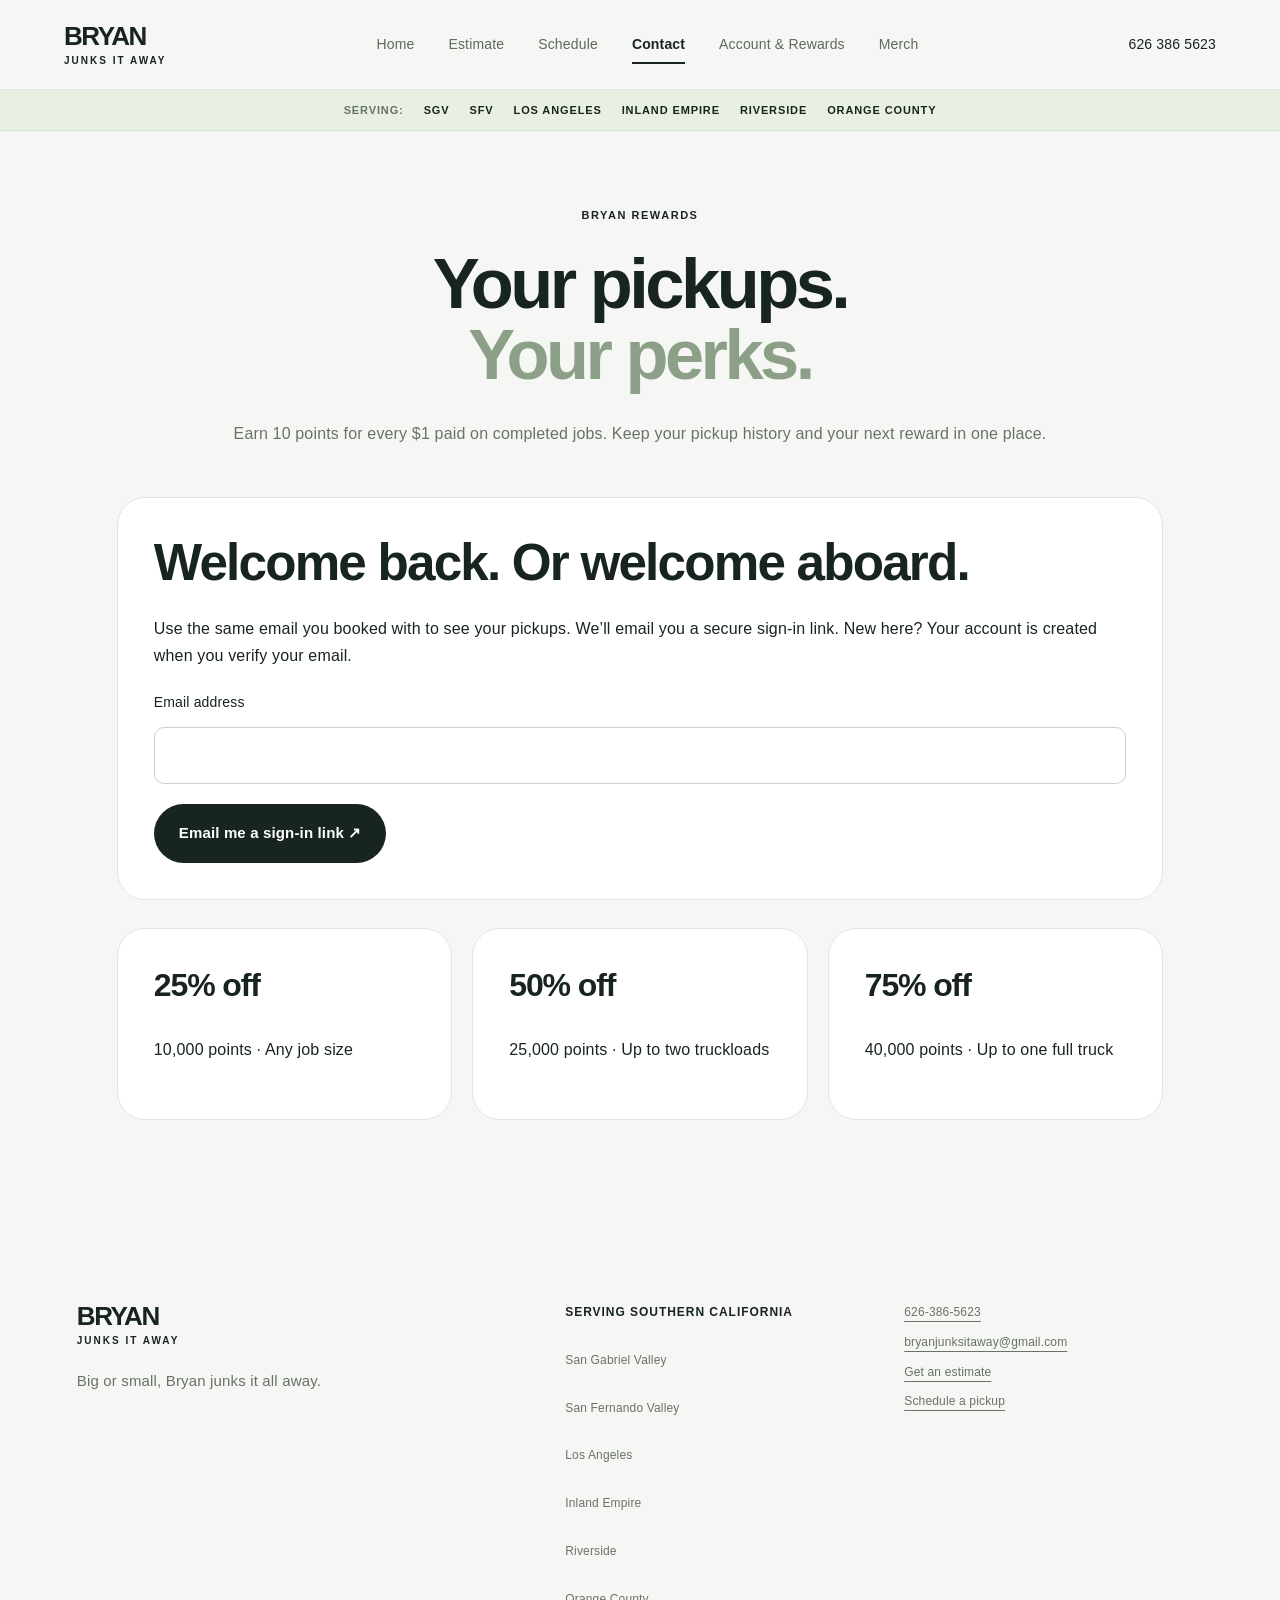
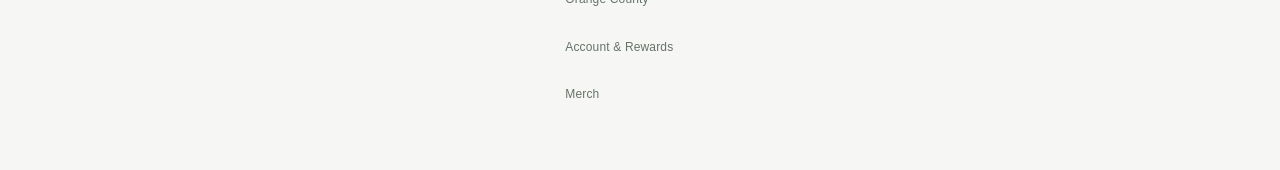
==== account.html @ 5a08120e "Add verified customer accounts, rewards history and merchandise page" ====
<!doctype html><html lang="en"><head><meta charset="utf-8"><meta name="viewport" content="width=device-width,initial-scale=1"><meta name="description" content="Contact Bryan Junks It Away for junk removal questions and pickup help."><title>My account | Bryan Junks It Away</title><link rel="stylesheet" href="styles.css"><script src="script.js" defer></script></head><body><header><a class="wordmark" href="index.html">BRYAN<span>JUNKS IT AWAY</span></a><nav><a href="index.html">Home</a><a href="calculator.html">Estimate</a><a href="schedule.html">Schedule</a><a href="contact.html" aria-current="page">Contact</a><a href="account.html">Account &amp; Rewards</a><a href="merch.html">Merch</a></nav><a class="header-phone" href="tel:+16263865623">626 386 5623</a></header><div class="top-areas" aria-label="Service areas"><span>Serving:</span><a href="san-gabriel-valley.html">SGV</a><a href="san-fernando-valley.html">SFV</a><a href="los-angeles.html">Los Angeles</a><a href="inland-empire.html">Inland Empire</a><a href="riverside.html">Riverside</a><a href="orange-county.html">Orange County</a></div><main><section class="page-intro"><p class="eyebrow">BRYAN REWARDS</p><h1>Your pickups.<br><em>Your perks.</em></h1><p>Earn 10 points for every $1 paid on completed jobs. Keep your pickup history and your next reward in one place.</p></section>
<section class="section member-section"><p id="account-status" role="status" aria-live="polite"></p><div id="signin-panel" class="panel"><h2>Welcome back. Or welcome aboard.</h2><p>Use the same email you booked with to see your pickups. We’ll email you a secure sign-in link. New here? Your account is created when you verify your email.</p><form id="signin-form"><label for="member-email">Email address</label><input id="member-email" type="email" required autocomplete="email"><button class="button" type="submit">Email me a sign-in link ↗</button></form></div>
<div id="member-panel" hidden><div class="member-toolbar"><p id="member-identity"></p><button id="signout" class="reset" type="button">Sign out</button></div><div class="panel reward-balance"><p class="eyebrow">YOUR POINTS</p><h2 id="points-total">—</h2><p id="next-reward"></p><progress id="reward-progress" value="0" max="10000" aria-label="Progress toward next reward"></progress><p>10 points per $1 paid. Points appear after your completed payment is recorded.</p></div><h2>Your rewards</h2><div class="reward-grid" id="reward-cards"></div><p>Request a reward before your next pickup. We’ll confirm job eligibility before deducting points. Special handling and unusually difficult jobs require review. Rewards cannot be combined.</p><h2>Reward requests</h2><div id="reward-requests"></div><h2>Your pickups</h2><div id="pickup-history"></div><h2>Points activity</h2><div id="points-activity"></div></div>
<div class="reward-grid reward-explainer"><article class="panel"><h3>25% off</h3><p>10,000 points · Any job size</p></article><article class="panel"><h3>50% off</h3><p>25,000 points · Up to two truckloads</p></article><article class="panel"><h3>75% off</h3><p>40,000 points · Up to one full truck</p></article></div></section></main><script src="account.js" defer></script><footer><div><a class="wordmark" href="index.html">BRYAN<span>JUNKS IT AWAY</span></a><p>Big or small, Bryan junks it all away.</p></div><div><strong>Serving Southern California</strong><nav class="footer-areas" aria-label="Service areas"><a href="san-gabriel-valley.html">San Gabriel Valley</a><a href="san-fernando-valley.html">San Fernando Valley</a><a href="los-angeles.html">Los Angeles</a><a href="inland-empire.html">Inland Empire</a><a href="riverside.html">Riverside</a><a href="orange-county.html">Orange County</a><a href="account.html">Account &amp; Rewards</a><a href="merch.html">Merch</a></nav></div><div><a href="tel:+16263865623">626-386-5623</a><a href="mailto:bryanjunksitaway@gmail.com">bryanjunksitaway@gmail.com</a><a href="calculator.html">Get an estimate</a><a href="schedule.html">Schedule a pickup</a></div></footer></body></html>
---- styles.css ----
:root{--ink:#18251e;--muted:#677269;--green:#c2f19c;--line:#dfe5df;--paper:#f6f7f4}*{box-sizing:border-box}html{scroll-behavior:smooth;scroll-padding-top:100px}body{margin:0;background:var(--paper);color:var(--ink);font:16px/1.65 -apple-system,BlinkMacSystemFont,"Segoe UI",sans-serif}a{color:inherit;text-underline-offset:5px}button,input,select,textarea{font:inherit}button,a,input,select,textarea{outline-offset:5px}*:focus-visible{outline:3px solid #4a891f}img{display:block;width:100%}header{height:90px;padding:0 5%;display:flex;align-items:center;justify-content:space-between;gap:25px;background:#f6f7f4ee;backdrop-filter:blur(18px);position:sticky;top:0;z-index:10;border-bottom:1px solid #18251e12}.wordmark{text-decoration:none;font-weight:900;letter-spacing:-1px;font-size:26px;line-height:1}.wordmark span{display:block;font-size:10px;letter-spacing:2px;margin-top:7px}nav{display:flex;gap:34px}nav a{text-decoration:none;font-size:14px;color:#5e695f;position:relative;padding:10px 0}nav a[aria-current]{color:var(--ink);font-weight:700}nav a[aria-current]:after{content:"";position:absolute;bottom:2px;left:0;width:100%;height:2px;background:var(--ink)}.header-phone{font-size:14px;text-decoration:none}.hero{background:#101b16;color:white;min-height:710px;display:grid;grid-template-columns:1fr 1.1fr;align-items:center;padding:70px 6%;gap:30px;overflow:hidden}.eyebrow{font-size:11px;font-weight:700;letter-spacing:2.3px;margin-bottom:24px}.hero .eyebrow{color:#b8c9b9}h1,h2,h3,p{margin-top:0}h1{font-size:clamp(54px,6.8vw,100px);line-height:1.01;letter-spacing:-5px;font-weight:650;margin-bottom:30px}h1 em{font-style:normal;color:#8ba087}.hero h1 em{color:var(--green)}h2{font-size:clamp(34px,4vw,56px);line-height:1.12;letter-spacing:-2.2px;font-weight:600;margin-bottom:25px}h3{font-size:25px;line-height:1.25;letter-spacing:-.6px;font-weight:600}p{margin-bottom:20px}.intro{font-size:24px;letter-spacing:-.5px}.muted{color:#bac4bb;max-width:420px}.button{display:inline-flex;align-items:center;justify-content:center;gap:35px;padding:17px 25px;border:0;border-radius:100px;background:var(--ink);color:white;text-decoration:none;font-size:15px;font-weight:600;cursor:pointer;min-height:54px;transition:transform .2s,background .2s}.button:hover{transform:translateY(-2px);background:#304734}.hero .button,.closing .button{background:var(--green);color:#18251e}.fine{font-size:12px;margin:18px 0;color:var(--muted)}.hero .fine{color:#b5c3b6}.hero-art{position:relative}.hero-art img{height:auto;filter:drop-shadow(0 20px 30px #0005)}.art-caption{display:flex;justify-content:space-between;margin:28px 15px 0;border-top:1px solid #ffffff26;padding-top:20px;font-size:9px;letter-spacing:1.5px;color:#a8b9aa}.promise{display:flex;justify-content:space-around;padding:28px 5%;border-bottom:1px solid var(--line);font-size:13px;letter-spacing:.3px}.section{padding:100px 6%}.section-heading{max-width:900px;margin-bottom:48px}.service-grid{display:grid;grid-template-columns:repeat(3,1fr);gap:24px}.service-grid article{padding:38px;background:white;border-radius:26px;min-height:325px}.index{font-size:10px;letter-spacing:1.5px;color:var(--muted);display:block;margin-bottom:35px}.service-grid p{color:var(--muted);font-size:15px}.service-grid a{font-size:13px}.feature{padding:85px 6%;background:#e6ecdf;display:grid;grid-template-columns:1.1fr 1fr;gap:10%}.feature p{max-width:550px;color:#4b5b4e}.text-link{font-weight:600}.process article{display:flex;gap:30px;padding:24px 0;border-bottom:1px solid #bdcaba}.process article>span{font-size:12px;padding-top:5px;color:#546a50}.process h3{margin-bottom:10px}.process p{margin-bottom:0}.gallery{display:grid;grid-template-columns:repeat(3,1fr);gap:24px}.gallery figure{margin:0}.gallery img{height:390px;object-fit:cover;border-radius:20px}.gallery figcaption{font-size:13px;margin-top:15px;color:var(--muted)}.more-photos{margin-top:25px}.more-photos summary{cursor:pointer;margin-bottom:25px;font-size:14px}.local{display:grid;grid-template-columns:1fr 1fr;gap:12%;padding-top:25px}.local p{color:var(--muted);max-width:530px}.area{border-top:1px solid var(--line);padding-top:35px}.area>p:first-child{font-size:11px;letter-spacing:2px}.area h3{font-size:36px}.closing{text-align:center;background:#101b16;color:white;padding:90px 20px}.closing h2{font-size:clamp(36px,5vw,64px)}footer{display:grid;grid-template-columns:1.5fr 1fr 1fr;gap:40px;padding:55px 6%}footer p,footer a:not(.wordmark),footer span:not(.wordmark span){font-size:12px;color:var(--muted)}footer>div{display:flex;flex-direction:column;align-items:flex-start;gap:10px}footer a{overflow-wrap:anywhere}footer .wordmark{margin-bottom:14px}.page-intro{padding:75px 6% 10px;text-align:center}.page-intro h1{font-size:clamp(45px,5.5vw,76px);letter-spacing:-3.5px}.page-intro>p:last-child{color:var(--muted)}.tool-layout{display:grid;grid-template-columns:minmax(0,1.3fr) minmax(0,.8fr);gap:40px;align-items:start;padding-top:45px;max-width:1400px;margin:auto}.panel{background:white;border:1px solid var(--line);border-radius:28px;padding:36px;min-width:0}.estimate{position:sticky;top:120px;background:#e7eddf}.estimate output,#tire-total{font-size:64px;font-weight:600;line-height:1.2;letter-spacing:-3px;display:block;margin-bottom:18px}.estimate .button{width:100%}.estimate> a:last-child{font-size:13px}.estimate-disclaimer{font-size:14px}.estimate-disclaimer strong{display:block}.rule{height:1px;background:#cbd5c5;margin:26px 0}fieldset{border:0;padding:0;margin:0 0 35px;min-width:0}legend{font-size:20px;font-weight:600;letter-spacing:-.5px;margin-bottom:20px}legend>span{font-size:11px;vertical-align:middle;background:#edf2e9;border-radius:50%;padding:9px;margin-right:10px}.choice-grid{display:grid;grid-template-columns:1fr 1fr;gap:10px}.choice{display:flex;align-items:center;gap:10px;padding:15px;border:1px solid var(--line);border-radius:12px;font-size:13px;cursor:pointer}.choice:has(input:checked),.load:has(input:checked){border-color:#537344;background:#f0f6e9}.load-options{display:grid;gap:10px}.load{display:flex;align-items:center;gap:13px;border:1px solid var(--line);border-radius:12px;padding:15px;cursor:pointer}.load>span{flex:1}.load strong{font-size:15px}.load small{display:block;font-size:12px;color:var(--muted)}input[type=radio],input[type=checkbox]{accent-color:#456d2c;width:17px;height:17px;flex-shrink:0}.hint{font-size:13px;color:var(--muted)}label:not(.choice,.load){font-size:14px}select,input:not([type=radio],[type=checkbox]),textarea{display:block;width:100%;padding:14px;margin:7px 0 18px;border:1px solid #cbd4cc;border-radius:10px;background:#fff;color:var(--ink);min-height:50px}textarea{resize:vertical}.check-grid{display:flex;flex-wrap:wrap;gap:10px 20px}.check-grid label{display:flex;align-items:center;gap:8px}.reset{border:0;background:none;color:var(--ink);text-decoration:underline;text-underline-offset:4px;cursor:pointer;padding:12px 0;font-size:14px}.compact{max-width:1000px;padding-top:0}.compact h2{font-size:32px}.compact p{color:var(--muted)}.schedule-note{padding:30px 15px}.schedule-note p{color:var(--muted)}.schedule-note h3{font-size:20px}.notice{background:#edf2e9;padding:20px;border-radius:14px;margin-bottom:28px;font-size:14px}.notice p{margin-bottom:0}.carried{font-size:14px;border-bottom:1px solid var(--line);padding-bottom:20px;margin-bottom:25px}.send-actions{display:flex;flex-wrap:wrap;gap:18px;align-items:center}.secondary{font-size:14px}#request-result{border-top:1px solid var(--line);margin-top:30px;padding-top:30px}.skip{position:absolute;top:-100px;z-index:20;background:white;padding:12px}.skip:focus{top:0}[hidden]{display:none!important}@media(max-width:800px){header{height:auto;min-height:90px;flex-wrap:wrap;justify-content:center;padding:16px 20px;gap:13px}.wordmark{font-size:22px}header .wordmark{margin-right:auto}.header-phone{display:none}nav{gap:20px}nav a{font-size:12px}.hero{grid-template-columns:1fr;padding:50px 7%;gap:38px}.hero h1{font-size:76px;letter-spacing:-4px}.hero-art{max-width:530px;margin:auto}.art-caption{font-size:8px}.promise{gap:15px;text-align:center;font-size:11px;padding:22px 5%}.section{padding:60px 6%}.service-grid{grid-template-columns:1fr;gap:15px}.service-grid article{min-height:0;padding:28px}.index{margin-bottom:20px}.feature{grid-template-columns:1fr;gap:25px;padding:60px 6%}.gallery{grid-template-columns:1fr 1fr;gap:16px}.gallery img{height:260px}.gallery figure:first-child{grid-column:1/-1}.gallery figure:first-child img{height:380px}.local{grid-template-columns:1fr;gap:20px;padding-top:0}.closing{padding:65px 6%}footer{grid-template-columns:1fr;gap:25px}.page-intro{padding:50px 6% 0}.page-intro h1{letter-spacing:-2px}.tool-layout{grid-template-columns:1fr;padding-top:28px;gap:20px}.panel{padding:24px;border-radius:22px}.estimate{position:static}.estimate output,#tire-total{font-size:56px}.choice-grid{grid-template-columns:1fr}.compact{padding-top:0}.schedule-note{padding:10px}.button{gap:18px}.estimate{grid-row:2}}@media(max-width:380px){nav{width:100%;justify-content:space-between}header .wordmark{margin:0}.hero h1{font-size:64px}.gallery{grid-template-columns:1fr}.gallery figure:first-child{grid-column:auto}}@media(prefers-reduced-motion:reduce){html{scroll-behavior:auto}.button{transition:none}}
 .region-grid{display:grid;grid-template-columns:repeat(4,1fr);gap:18px}.region-card{display:block;background:#fff;border:1px solid var(--line);border-radius:22px;overflow:hidden;color:var(--ink);text-decoration:none;transition:transform .2s,box-shadow .2s}.region-card:hover{transform:translateY(-4px);box-shadow:0 12px 30px #101b1618}.region-card img{width:100%;height:190px;object-fit:cover}.region-card span,.region-card small{display:block;padding:0 18px}.region-card span{font-size:19px;font-weight:600;margin-top:18px}.region-card small{font-size:12px;color:var(--muted);padding-top:8px;padding-bottom:20px}@media(max-width:900px){.region-grid{grid-template-columns:1fr 1fr}}@media(max-width:500px){.region-grid{grid-template-columns:1fr}.region-card img{height:220px}}
.questionnaire .choice span{display:flex;flex-direction:column;gap:4px}.questionnaire .choice small{font-size:12px;color:var(--muted)}.upload{display:flex;flex-direction:column;gap:5px;padding:16px;border:1px dashed #9aae9a;border-radius:12px;cursor:pointer;margin-top:10px}.upload small{color:var(--muted)}.upload input{margin:6px 0 0;padding:0;border:0;min-height:auto}.calendar-head{display:flex;align-items:center;justify-content:space-between;font-size:18px;margin:0 0 18px}.calendar-arrow{border:1px solid var(--line);background:white;border-radius:50%;width:40px;height:40px;font-size:20px;cursor:pointer}.calendar-grid{display:grid;grid-template-columns:repeat(7,1fr);gap:8px;margin-bottom:30px}.calendar-grid button{border:1px solid var(--line);background:white;border-radius:10px;min-height:44px;cursor:pointer}.calendar-grid button:hover,.calendar-grid button.selected,.time-grid button.selected{background:#dff4ce;border-color:#56804c}.time-grid{display:grid;grid-template-columns:repeat(3,1fr);gap:10px}.time-grid button{padding:15px 8px;border:1px solid var(--line);background:white;border-radius:12px;cursor:pointer}.booking-result{border-top:1px solid var(--line);margin-top:28px;padding-top:28px}.booking-result .button{margin-top:10px}@media(max-width:600px){.time-grid{grid-template-columns:repeat(2,1fr)}}
body{font-family:Inter,ui-sans-serif,-apple-system,BlinkMacSystemFont,"Segoe UI",sans-serif}
.pricing-guide{padding-top:20px}.pricing-table{background:white;border:1px solid var(--line);border-radius:22px;overflow:hidden}.pricing-row{display:grid;grid-template-columns:1.6fr 1fr .8fr;gap:20px;padding:18px 22px;border-bottom:1px solid var(--line);align-items:center}.pricing-row:last-child{border-bottom:0}.pricing-head{background:#3f603f;color:#fff;text-transform:uppercase;font-size:12px;letter-spacing:1px}.pricing-row strong{color:#3f603f;font-size:18px}.pricing-factors{max-width:1200px}.survey-nav{display:flex;justify-content:space-between;gap:14px;margin-top:10px}.survey-nav .button{margin-left:auto}.questionnaire fieldset[hidden]{display:none}.pricing-factors>.button{margin-top:12px}@media(max-width:700px){.pricing-row{grid-template-columns:1fr;gap:5px}.pricing-head{display:none}.pricing-row strong{font-size:17px}.pricing-row span:nth-child(2){font-size:13px;color:var(--muted)}}
.regions .section-heading{text-align:center;max-width:760px;margin:0 auto 35px}.region-grid{justify-content:center}.confirmation{max-width:820px;margin:auto;padding:90px 6%;text-align:center}.truck-animation{font-size:70px;letter-spacing:8px;animation:drive 2.4s ease-in-out infinite alternate;margin-bottom:25px}.truck-animation span{font-size:24px;letter-spacing:3px;color:#547449}.confirmation h1{font-size:clamp(48px,7vw,84px);letter-spacing:-4px;line-height:.98;margin:15px 0}.confirmation-lede{max-width:620px;margin:0 auto 35px;color:var(--muted);font-size:18px}.confirmation-card{text-align:left;background:white;border:1px solid var(--line);border-radius:24px;padding:32px;box-shadow:0 18px 55px #18251e0d}.confirmation-card>strong{font-size:26px;letter-spacing:2px;color:#3f603f}.confirmation-card li{margin:12px 0}.confirmation-contact{display:flex;justify-content:center;align-items:center;gap:20px;flex-wrap:wrap;margin-top:28px}.confirmation-contact p{width:100%;margin:0;color:var(--muted)}@keyframes drive{from{transform:translateX(-10px)}to{transform:translateX(10px)}}
body:has(.regions) main{display:flex;flex-direction:column}body:has(.regions) main>.hero{order:0}body:has(.regions) main>.promise{order:1}body:has(.regions) main>.regions{order:2}body:has(.regions) main>section:not(.hero):not(.promise):not(.regions):not(.closing){order:3}body:has(.regions) main>.closing{order:4}
.menu-toggle{display:none;background:none;border:0;padding:8px;cursor:pointer}.menu-toggle span{display:block;width:23px;height:2px;background:var(--ink);margin:5px 0;border-radius:2px}@media(max-width:800px){.menu-toggle{display:block;order:3}header nav{display:none;position:absolute;top:78px;left:20px;right:20px;background:#f6f7f4f7;border:1px solid var(--line);border-radius:16px;padding:10px;box-shadow:0 15px 35px #18251e18;flex-direction:column;gap:0}header nav.open{display:flex}header nav a{padding:12px 14px;font-size:14px}header nav a[aria-current]:after{display:none}}
.footer-areas{display:flex;flex-direction:column;align-items:flex-start;gap:8px;margin-top:8px}
.footer-areas a{font-size:12px;color:var(--muted)}
footer strong{font-size:12px;letter-spacing:.08em;text-transform:uppercase}
.regions .section-heading h2{margin-bottom:12px}.regions .section-heading:after{content:'LOS ANGELES  ·  RIVERSIDE  ·  ORANGE COUNTY  ·  INLAND EMPIRE  ·  SAN GABRIEL VALLEY';display:block;margin-top:18px;font-size:11px;letter-spacing:1.5px;color:var(--muted)}
/* Bryan brand typography: warm, confident, and easy to read */
:root{--brand-font:"Avenir Next","Trebuchet MS",Arial,sans-serif;--display-font:"Arial Rounded MT Bold","Avenir Next","Trebuchet MS",Arial,sans-serif}
body{font-family:var(--brand-font);letter-spacing:.01em}
h1,h2,h3,.wordmark,.button,.eyebrow,.index,legend,.pricing-row,.region-card span,.process h3{font-family:var(--display-font)}
h1,h2,h3{font-weight:800;letter-spacing:-.035em}
.wordmark{font-weight:900;letter-spacing:-.055em}
.button{letter-spacing:.01em;font-weight:800}
.eyebrow,.index{font-weight:700;letter-spacing:.14em}
.top-areas{display:flex;align-items:center;justify-content:center;gap:20px;padding:11px 5%;background:#e8efe3;border-bottom:1px solid #d6e0d2;font-size:11px;letter-spacing:.08em;text-transform:uppercase;position:relative;z-index:5}.top-areas span{color:var(--muted);font-weight:700}.top-areas a{color:var(--ink);text-decoration:none;font-weight:700}.top-areas a:hover{text-decoration:underline;text-underline-offset:4px}@media(max-width:800px){.top-areas{justify-content:flex-start;gap:13px;overflow-x:auto;white-space:nowrap;padding:10px 20px;font-size:10px}.top-areas::-webkit-scrollbar{display:none}}
/* Refined questionnaire controls */
.questionnaire label:not(.choice,.load,.upload){display:block;margin-top:18px;color:#435248;font-size:12px;font-weight:800;letter-spacing:.1em;text-transform:uppercase}
.questionnaire input:not([type=radio],[type=checkbox]),.questionnaire textarea,.questionnaire select{border:1px solid #d3ddd2;border-radius:16px;background:#fbfcfa;box-shadow:0 5px 18px #18251e08;padding:16px 18px;transition:border-color .2s,box-shadow .2s,background .2s}
.questionnaire select{appearance:none;background-color:#fbfcfa;background-image:linear-gradient(45deg,transparent 50%,#536b53 50%),linear-gradient(135deg,#536b53 50%,transparent 50%);background-position:calc(100% - 22px) 22px,calc(100% - 16px) 22px;background-size:6px 6px,6px 6px;background-repeat:no-repeat;padding-right:48px}
.questionnaire input:focus,.questionnaire textarea:focus,.questionnaire select:focus{border-color:#6e9360;background:#fff;box-shadow:0 0 0 4px #c2f19c66,0 9px 24px #18251e10;outline:0}
.questionnaire .choice{border-radius:16px;background:#fbfcfa;box-shadow:0 4px 14px #18251e06;transition:transform .2s,border-color .2s,background .2s}
.questionnaire .choice:hover{transform:translateY(-2px);border-color:#9db496}
.questionnaire .choice:has(input:checked){box-shadow:0 8px 22px #456d2c18}
.calendar-grid button.past,.time-grid button:disabled{color:#aeb7ae;background:#f0f2ef;border-color:#e2e6e1;text-decoration:line-through;cursor:not-allowed;opacity:.65}.calendar-grid button.past:hover,.time-grid button:disabled:hover{transform:none;box-shadow:none}
.estimate-disclaimer + .button,.pricing-factors .estimate-disclaimer + .button{margin-top:28px}
/* Premium promise strip */
.promise{background:#fff;padding:34px 6%;gap:0;align-items:stretch}
.promise span{flex:1;padding:8px 34px;position:relative;font-family:var(--display-font);font-size:15px;font-weight:700;letter-spacing:-.02em;text-align:center}
.promise span+span{border-left:1px solid #d8e1d6}
.promise span:before{content:'✦';display:block;color:#6a9658;font-size:14px;margin-bottom:6px}
@media(max-width:800px){.promise{padding:24px 16px;display:grid;grid-template-columns:1fr 1fr;gap:0}.promise span{padding:10px 12px;font-size:13px}.promise span:last-child{grid-column:1/-1;border-left:0;border-top:1px solid #d8e1d6;margin-top:8px;padding-top:18px}}
.feature .button,.schedule-note .button{display:inline-flex;margin-top:18px;min-width:230px;justify-content:center}
.payment-choices{display:grid;grid-template-columns:1fr 1fr;gap:10px;margin:10px 0 18px}.payment-choices .choice{margin:0;min-height:58px}.payment-choices .choice span{font-weight:700}@media(max-width:500px){.payment-choices{grid-template-columns:1fr}}
.pricing-factors>.estimate-disclaimer{margin-top:58px}
@media(max-width:800px){.pricing-factors>.estimate-disclaimer{margin-top:42px}}
.city-popover{margin-top:22px;max-width:620px}.city-popover summary{display:inline-flex;align-items:center;justify-content:center;min-height:54px;padding:0 24px;border-radius:999px;background:#18251e;color:#fff;font-family:var(--display-font);font-weight:800;cursor:pointer;list-style:none}.city-popover summary::-webkit-details-marker{display:none}.city-list{margin-top:14px;padding:24px;border:1px solid var(--line);border-radius:20px;background:#fff;box-shadow:0 15px 35px #18251e12}.city-list p{margin-top:0;font-size:13px;color:var(--muted)}.city-list ul{display:flex;flex-wrap:wrap;gap:8px 18px;margin:0;padding-left:18px}.city-list li{font-size:14px;color:var(--ink)}
/* Keep area pages visually connected beneath the photo */
.local{align-items:start;grid-template-columns:minmax(0,1.05fr) minmax(0,.95fr)}.local>div{align-self:start}.area-photo{max-height:430px;object-fit:cover;border-radius:24px;margin-bottom:28px}.local h2{margin-top:0}.local + .compact{padding-top:28px;margin-top:0}.local + .compact h2{margin-top:0}
@media(max-width:800px){.local{grid-template-columns:1fr}.area-photo{max-height:340px}.local + .compact{padding-top:8px}}
/* Area pages: photo → clear-space message → booking details */
.local{display:flex;flex-direction:column;gap:34px}.local>div{width:100%}.local>div:first-child{max-width:900px}.local>.area{max-width:900px;border-top:1px solid var(--line);padding-top:30px}.local + .compact{padding-top:12px}
.contact-hero{background:#101b16;color:#fff;padding:110px 7%;text-align:center}.contact-hero h1{font-size:clamp(54px,8vw,105px);line-height:.95;letter-spacing:-.06em;margin:20px auto 30px}.contact-hero>p:not(.eyebrow){max-width:620px;margin:0 auto;color:#c0cdc2;font-size:18px}.contact-actions{display:flex;justify-content:center;gap:14px;flex-wrap:wrap;margin-top:34px}.secondary-button{background:#fff;color:var(--ink)}.contact-grid{display:grid;grid-template-columns:repeat(3,1fr);gap:18px}.contact-card{background:#fff;border:1px solid var(--line);border-radius:24px;padding:32px;min-height:270px}.contact-card p{color:var(--muted)}.contact-card h2{margin:20px 0 12px}.contact-note{background:#e8efe3}@media(max-width:800px){.contact-hero{padding:75px 6%}.contact-grid{grid-template-columns:1fr}.contact-card{min-height:0}}
.contact-links{display:flex;gap:22px;flex-wrap:wrap}
footer p{font-size:15px!important;line-height:1.45;max-width:280px}
@media(max-width:500px){footer p{font-size:16px!important}}
/* Area hero action sits beside the local photo on larger screens */
@media(min-width:801px){.local{display:grid;grid-template-columns:minmax(0,1.05fr) minmax(0,.95fr);gap:8%;align-items:center}.local>div{width:auto}.local>.area{max-width:none;border-top:0;padding-top:0}}
.reservation-card{margin-top:28px;padding:30px;border:1px solid var(--line);border-radius:24px;background:#e8efe3}.reservation-card h3{margin-bottom:12px}.reservation-card p:not(.eyebrow){color:var(--muted)}

.questions-only{display:block;max-width:1000px;margin-inline:auto}.questions-only .questionnaire{width:100%}.questions-only .choice{border-radius:18px;padding:20px;cursor:pointer}.questions-only .choice:has(input:checked){background:#edf5e5;border-color:#527447}.questions-only .choice:focus-within{outline:2px solid #527447;outline-offset:3px}
.city-toggle{border:0;cursor:pointer}
.city-popover summary{display:none}
.member-section{max-width:1200px;margin:auto;padding-top:0}.reward-grid{display:grid;grid-template-columns:repeat(3,minmax(0,1fr));gap:20px;margin:28px 0}.member-toolbar{display:flex;justify-content:space-between;gap:16px}.reward-balance{background:#e8f1df;margin-bottom:40px}.reward-balance progress{display:block;width:100%;height:22px;accent-color:#3c6933;margin:20px 0}.member-row{padding:20px;border-bottom:1px solid var(--line);overflow-wrap:anywhere}.member-section input{width:100%;margin:12px 0 20px}.member-section button:disabled{opacity:.55;cursor:default}.reward-grid h3{font-size:32px}.member-section [hidden]{display:none!important}@media(max-width:850px){.reward-grid{grid-template-columns:1fr}nav{gap:14px}}
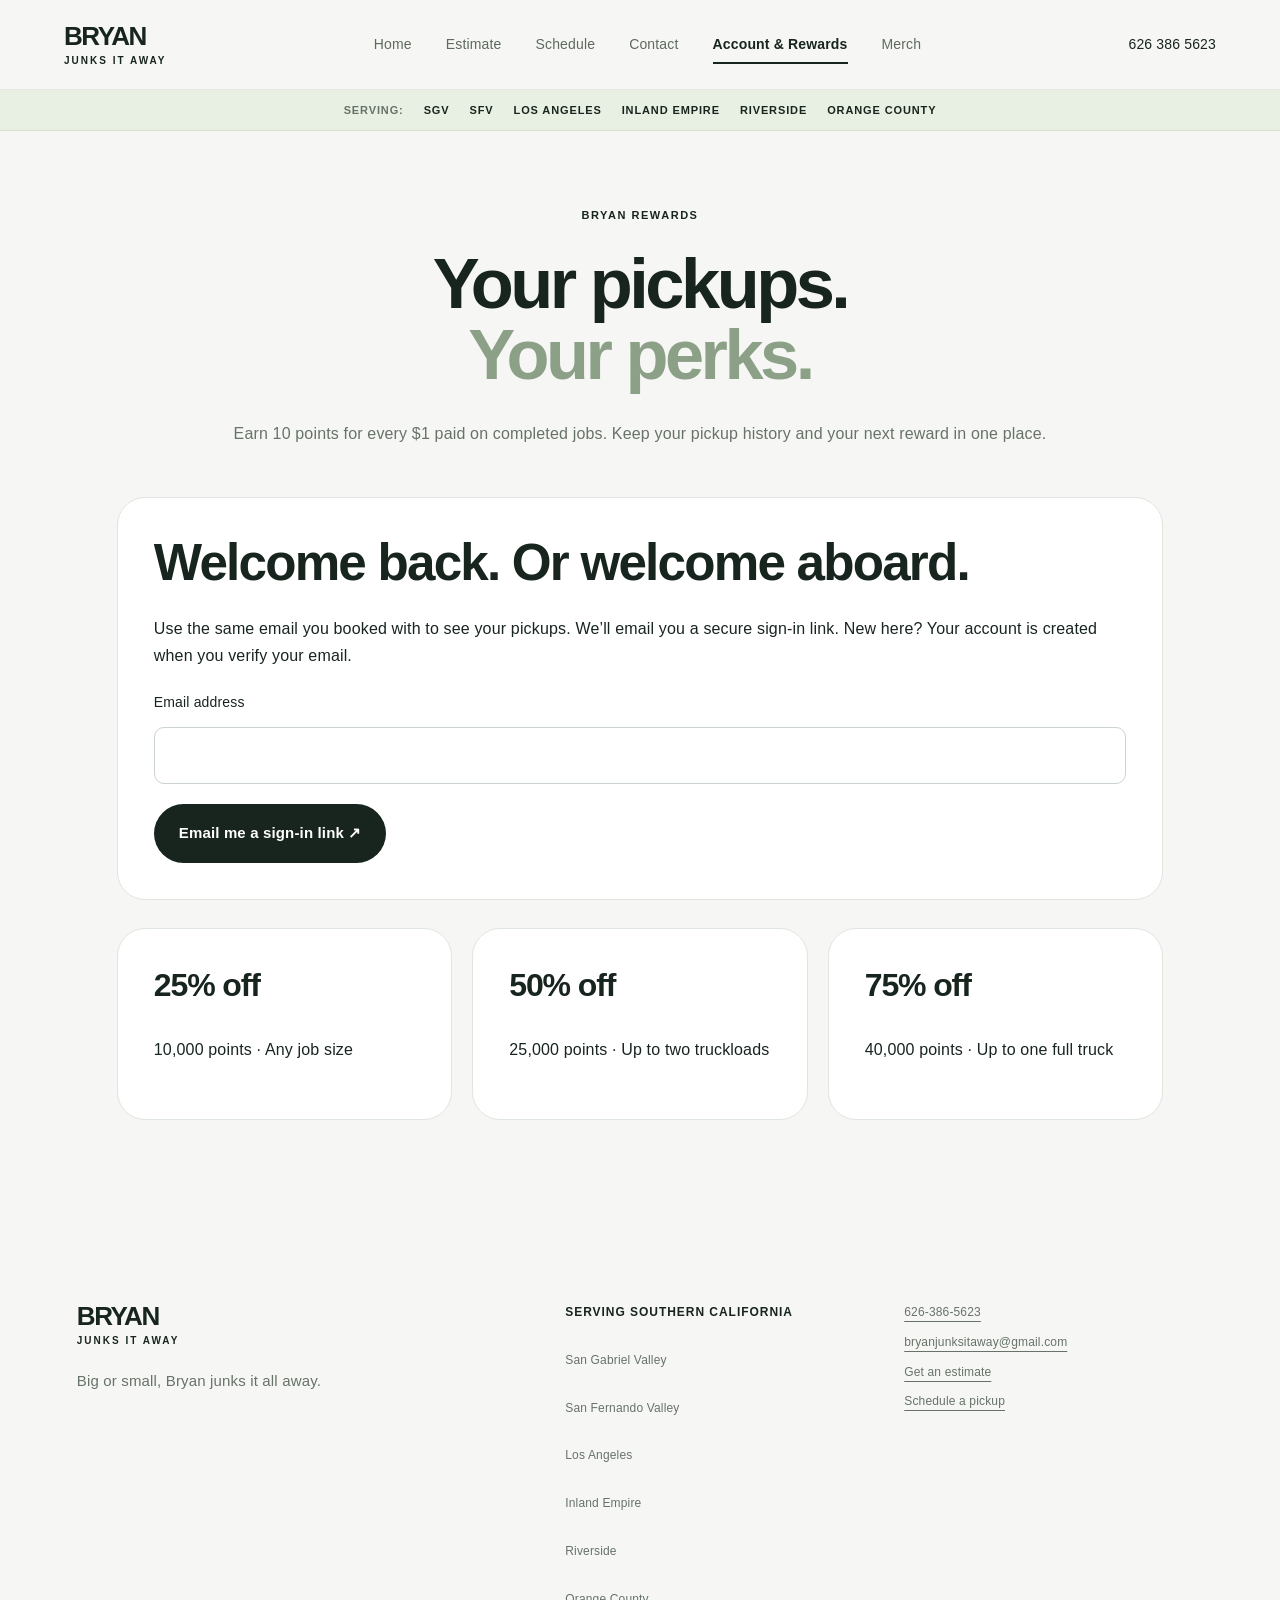
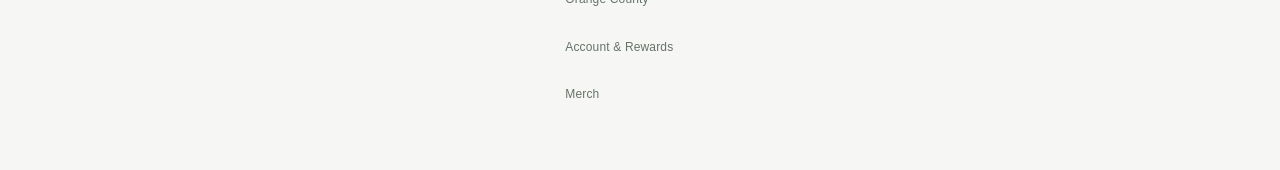
==== commit 1aba49d7: "Fix scheduling availability and customer booking flow" ====
--- a/account.html
+++ b/account.html
@@ -1,4 +1,4 @@
-<!doctype html><html lang="en"><head><meta charset="utf-8"><meta name="viewport" content="width=device-width,initial-scale=1"><meta name="description" content="Contact Bryan Junks It Away for junk removal questions and pickup help."><title>My account | Bryan Junks It Away</title><link rel="stylesheet" href="styles.css"><script src="script.js" defer></script></head><body><header><a class="wordmark" href="index.html">BRYAN<span>JUNKS IT AWAY</span></a><nav><a href="index.html">Home</a><a href="calculator.html">Estimate</a><a href="schedule.html">Schedule</a><a href="contact.html" aria-current="page">Contact</a><a href="account.html">Account &amp; Rewards</a><a href="merch.html">Merch</a></nav><a class="header-phone" href="tel:+16263865623">626 386 5623</a></header><div class="top-areas" aria-label="Service areas"><span>Serving:</span><a href="san-gabriel-valley.html">SGV</a><a href="san-fernando-valley.html">SFV</a><a href="los-angeles.html">Los Angeles</a><a href="inland-empire.html">Inland Empire</a><a href="riverside.html">Riverside</a><a href="orange-county.html">Orange County</a></div><main><section class="page-intro"><p class="eyebrow">BRYAN REWARDS</p><h1>Your pickups.<br><em>Your perks.</em></h1><p>Earn 10 points for every $1 paid on completed jobs. Keep your pickup history and your next reward in one place.</p></section>
+<!doctype html><html lang="en"><head><meta charset="utf-8"><meta name="viewport" content="width=device-width,initial-scale=1"><meta name="description" content="View your pickup history and Bryan Rewards points."><title>My account | Bryan Junks It Away</title><link rel="stylesheet" href="styles.css"><script src="script.js" defer></script></head><body><header><a class="wordmark" href="index.html">BRYAN<span>JUNKS IT AWAY</span></a><nav><a href="index.html">Home</a><a href="calculator.html">Estimate</a><a href="schedule.html">Schedule</a><a href="contact.html">Contact</a><a href="account.html" aria-current="page">Account &amp; Rewards</a><a href="merch.html">Merch</a></nav><a class="header-phone" href="tel:+16263865623">626 386 5623</a></header><div class="top-areas" aria-label="Service areas"><span>Serving:</span><a href="san-gabriel-valley.html">SGV</a><a href="san-fernando-valley.html">SFV</a><a href="los-angeles.html">Los Angeles</a><a href="inland-empire.html">Inland Empire</a><a href="riverside.html">Riverside</a><a href="orange-county.html">Orange County</a></div><main><section class="page-intro"><p class="eyebrow">BRYAN REWARDS</p><h1>Your pickups.<br><em>Your perks.</em></h1><p>Earn 10 points for every $1 paid on completed jobs. Keep your pickup history and your next reward in one place.</p></section>
 <section class="section member-section"><p id="account-status" role="status" aria-live="polite"></p><div id="signin-panel" class="panel"><h2>Welcome back. Or welcome aboard.</h2><p>Use the same email you booked with to see your pickups. We’ll email you a secure sign-in link. New here? Your account is created when you verify your email.</p><form id="signin-form"><label for="member-email">Email address</label><input id="member-email" type="email" required autocomplete="email"><button class="button" type="submit">Email me a sign-in link ↗</button></form></div>
 <div id="member-panel" hidden><div class="member-toolbar"><p id="member-identity"></p><button id="signout" class="reset" type="button">Sign out</button></div><div class="panel reward-balance"><p class="eyebrow">YOUR POINTS</p><h2 id="points-total">—</h2><p id="next-reward"></p><progress id="reward-progress" value="0" max="10000" aria-label="Progress toward next reward"></progress><p>10 points per $1 paid. Points appear after your completed payment is recorded.</p></div><h2>Your rewards</h2><div class="reward-grid" id="reward-cards"></div><p>Request a reward before your next pickup. We’ll confirm job eligibility before deducting points. Special handling and unusually difficult jobs require review. Rewards cannot be combined.</p><h2>Reward requests</h2><div id="reward-requests"></div><h2>Your pickups</h2><div id="pickup-history"></div><h2>Points activity</h2><div id="points-activity"></div></div>
 <div class="reward-grid reward-explainer"><article class="panel"><h3>25% off</h3><p>10,000 points · Any job size</p></article><article class="panel"><h3>50% off</h3><p>25,000 points · Up to two truckloads</p></article><article class="panel"><h3>75% off</h3><p>40,000 points · Up to one full truck</p></article></div></section></main><script src="account.js" defer></script><footer><div><a class="wordmark" href="index.html">BRYAN<span>JUNKS IT AWAY</span></a><p>Big or small, Bryan junks it all away.</p></div><div><strong>Serving Southern California</strong><nav class="footer-areas" aria-label="Service areas"><a href="san-gabriel-valley.html">San Gabriel Valley</a><a href="san-fernando-valley.html">San Fernando Valley</a><a href="los-angeles.html">Los Angeles</a><a href="inland-empire.html">Inland Empire</a><a href="riverside.html">Riverside</a><a href="orange-county.html">Orange County</a><a href="account.html">Account &amp; Rewards</a><a href="merch.html">Merch</a></nav></div><div><a href="tel:+16263865623">626-386-5623</a><a href="mailto:bryanjunksitaway@gmail.com">bryanjunksitaway@gmail.com</a><a href="calculator.html">Get an estimate</a><a href="schedule.html">Schedule a pickup</a></div></footer></body></html>
--- a/styles.css
+++ b/styles.css
@@ -57,3 +57,5 @@
 .city-toggle{border:0;cursor:pointer}
 .city-popover summary{display:none}
 .member-section{max-width:1200px;margin:auto;padding-top:0}.reward-grid{display:grid;grid-template-columns:repeat(3,minmax(0,1fr));gap:20px;margin:28px 0}.member-toolbar{display:flex;justify-content:space-between;gap:16px}.reward-balance{background:#e8f1df;margin-bottom:40px}.reward-balance progress{display:block;width:100%;height:22px;accent-color:#3c6933;margin:20px 0}.member-row{padding:20px;border-bottom:1px solid var(--line);overflow-wrap:anywhere}.member-section input{width:100%;margin:12px 0 20px}.member-section button:disabled{opacity:.55;cursor:default}.reward-grid h3{font-size:32px}.member-section [hidden]{display:none!important}@media(max-width:850px){.reward-grid{grid-template-columns:1fr}nav{gap:14px}}
+.hero-booking-actions{display:flex;flex-wrap:wrap;gap:14px;align-items:center}.hero .hero-booking-actions .button:not(.top-booking){background:transparent;color:white;box-shadow:inset 0 0 0 1px #ffffff80}.page-intro .top-booking{margin-top:8px}@media(max-width:500px){.hero-booking-actions .button{width:100%}}
+#booking-details dl{display:grid;grid-template-columns:minmax(110px,.5fr) minmax(0,1fr);gap:10px 20px}#booking-details dt{font-weight:700}#booking-details dd{margin:0;white-space:pre-wrap;overflow-wrap:anywhere}#booking-status{margin-top:18px}#time-slots button:disabled{opacity:.4;cursor:not-allowed;background:#e1e4e0;color:#727a73}#booking-result .reset{margin-left:18px}#booking-status+button[hidden]{display:none}@media(max-width:500px){#booking-details dl{grid-template-columns:1fr;gap:4px}#booking-details dd{margin-bottom:14px}#booking-result .reset{display:block;margin:18px 0}}
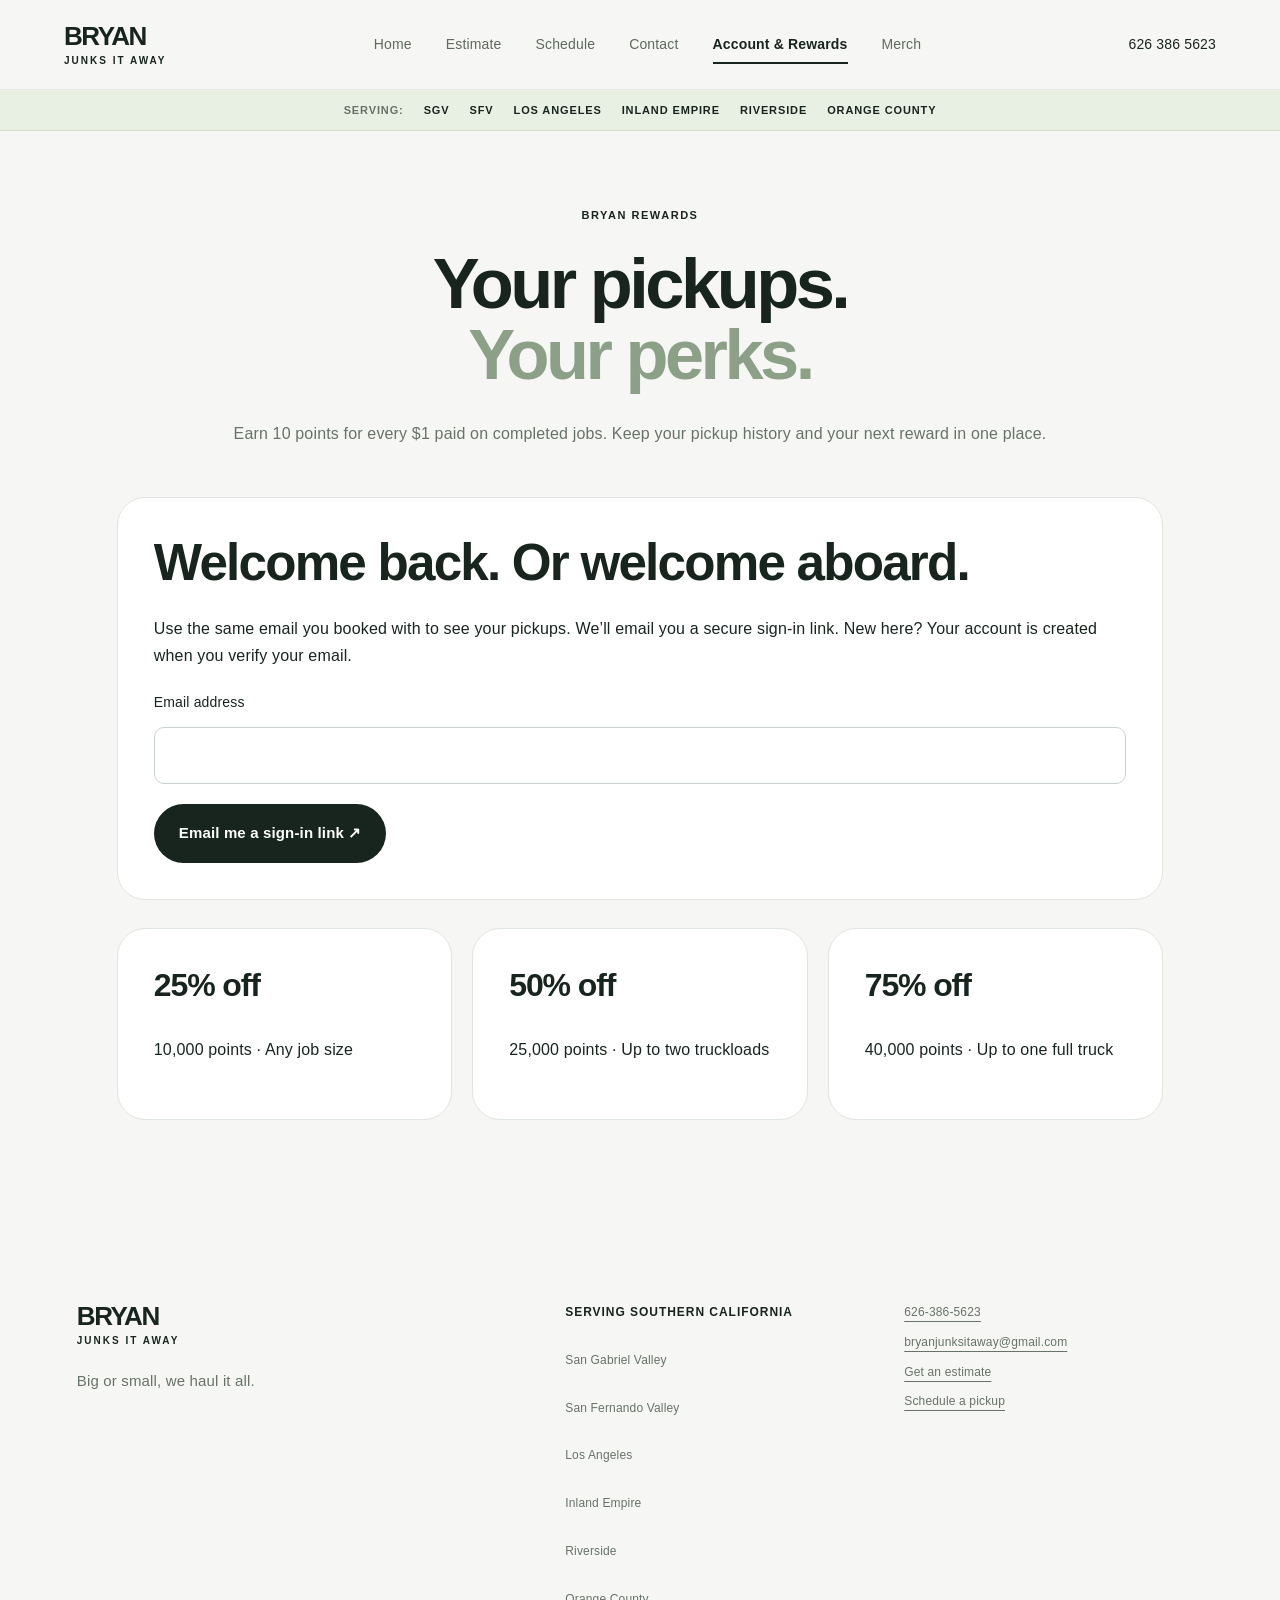
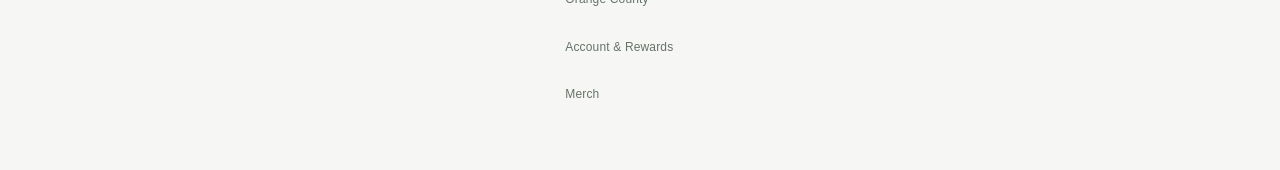
==== commit ed10c67b: "Keep legacy footer sources aligned with team wording" ====
--- a/account.html
+++ b/account.html
@@ -1,4 +1,4 @@
 <!doctype html><html lang="en"><head><meta charset="utf-8"><meta name="viewport" content="width=device-width,initial-scale=1"><meta name="description" content="View your pickup history and Bryan Rewards points."><title>My account | Bryan Junks It Away</title><link rel="stylesheet" href="styles.css"><script src="script.js" defer></script></head><body><header><a class="wordmark" href="index.html">BRYAN<span>JUNKS IT AWAY</span></a><nav><a href="index.html">Home</a><a href="calculator.html">Estimate</a><a href="schedule.html">Schedule</a><a href="contact.html">Contact</a><a href="account.html" aria-current="page">Account &amp; Rewards</a><a href="merch.html">Merch</a></nav><a class="header-phone" href="tel:+16263865623">626 386 5623</a></header><div class="top-areas" aria-label="Service areas"><span>Serving:</span><a href="san-gabriel-valley.html">SGV</a><a href="san-fernando-valley.html">SFV</a><a href="los-angeles.html">Los Angeles</a><a href="inland-empire.html">Inland Empire</a><a href="riverside.html">Riverside</a><a href="orange-county.html">Orange County</a></div><main><section class="page-intro"><p class="eyebrow">BRYAN REWARDS</p><h1>Your pickups.<br><em>Your perks.</em></h1><p>Earn 10 points for every $1 paid on completed jobs. Keep your pickup history and your next reward in one place.</p></section>
 <section class="section member-section"><p id="account-status" role="status" aria-live="polite"></p><div id="signin-panel" class="panel"><h2>Welcome back. Or welcome aboard.</h2><p>Use the same email you booked with to see your pickups. We’ll email you a secure sign-in link. New here? Your account is created when you verify your email.</p><form id="signin-form"><label for="member-email">Email address</label><input id="member-email" type="email" required autocomplete="email"><button class="button" type="submit">Email me a sign-in link ↗</button></form></div>
 <div id="member-panel" hidden><div class="member-toolbar"><p id="member-identity"></p><button id="signout" class="reset" type="button">Sign out</button></div><div class="panel reward-balance"><p class="eyebrow">YOUR POINTS</p><h2 id="points-total">—</h2><p id="next-reward"></p><progress id="reward-progress" value="0" max="10000" aria-label="Progress toward next reward"></progress><p>10 points per $1 paid. Points appear after your completed payment is recorded.</p></div><h2>Your rewards</h2><div class="reward-grid" id="reward-cards"></div><p>Request a reward before your next pickup. We’ll confirm job eligibility before deducting points. Special handling and unusually difficult jobs require review. Rewards cannot be combined.</p><h2>Reward requests</h2><div id="reward-requests"></div><h2>Your pickups</h2><div id="pickup-history"></div><h2>Points activity</h2><div id="points-activity"></div></div>
-<div class="reward-grid reward-explainer"><article class="panel"><h3>25% off</h3><p>10,000 points · Any job size</p></article><article class="panel"><h3>50% off</h3><p>25,000 points · Up to two truckloads</p></article><article class="panel"><h3>75% off</h3><p>40,000 points · Up to one full truck</p></article></div></section></main><script src="account.js" defer></script><footer><div><a class="wordmark" href="index.html">BRYAN<span>JUNKS IT AWAY</span></a><p>Big or small, Bryan junks it all away.</p></div><div><strong>Serving Southern California</strong><nav class="footer-areas" aria-label="Service areas"><a href="san-gabriel-valley.html">San Gabriel Valley</a><a href="san-fernando-valley.html">San Fernando Valley</a><a href="los-angeles.html">Los Angeles</a><a href="inland-empire.html">Inland Empire</a><a href="riverside.html">Riverside</a><a href="orange-county.html">Orange County</a><a href="account.html">Account &amp; Rewards</a><a href="merch.html">Merch</a></nav></div><div><a href="tel:+16263865623">626-386-5623</a><a href="mailto:bryanjunksitaway@gmail.com">bryanjunksitaway@gmail.com</a><a href="calculator.html">Get an estimate</a><a href="schedule.html">Schedule a pickup</a></div></footer></body></html>+<div class="reward-grid reward-explainer"><article class="panel"><h3>25% off</h3><p>10,000 points · Any job size</p></article><article class="panel"><h3>50% off</h3><p>25,000 points · Up to two truckloads</p></article><article class="panel"><h3>75% off</h3><p>40,000 points · Up to one full truck</p></article></div></section></main><script src="account.js" defer></script><footer><div><a class="wordmark" href="index.html">BRYAN<span>JUNKS IT AWAY</span></a><p>Big or small, we haul it all.</p></div><div><strong>Serving Southern California</strong><nav class="footer-areas" aria-label="Service areas"><a href="san-gabriel-valley.html">San Gabriel Valley</a><a href="san-fernando-valley.html">San Fernando Valley</a><a href="los-angeles.html">Los Angeles</a><a href="inland-empire.html">Inland Empire</a><a href="riverside.html">Riverside</a><a href="orange-county.html">Orange County</a><a href="account.html">Account &amp; Rewards</a><a href="merch.html">Merch</a></nav></div><div><a href="tel:+16263865623">626-386-5623</a><a href="mailto:bryanjunksitaway@gmail.com">bryanjunksitaway@gmail.com</a><a href="calculator.html">Get an estimate</a><a href="schedule.html">Schedule a pickup</a></div></footer></body></html>
